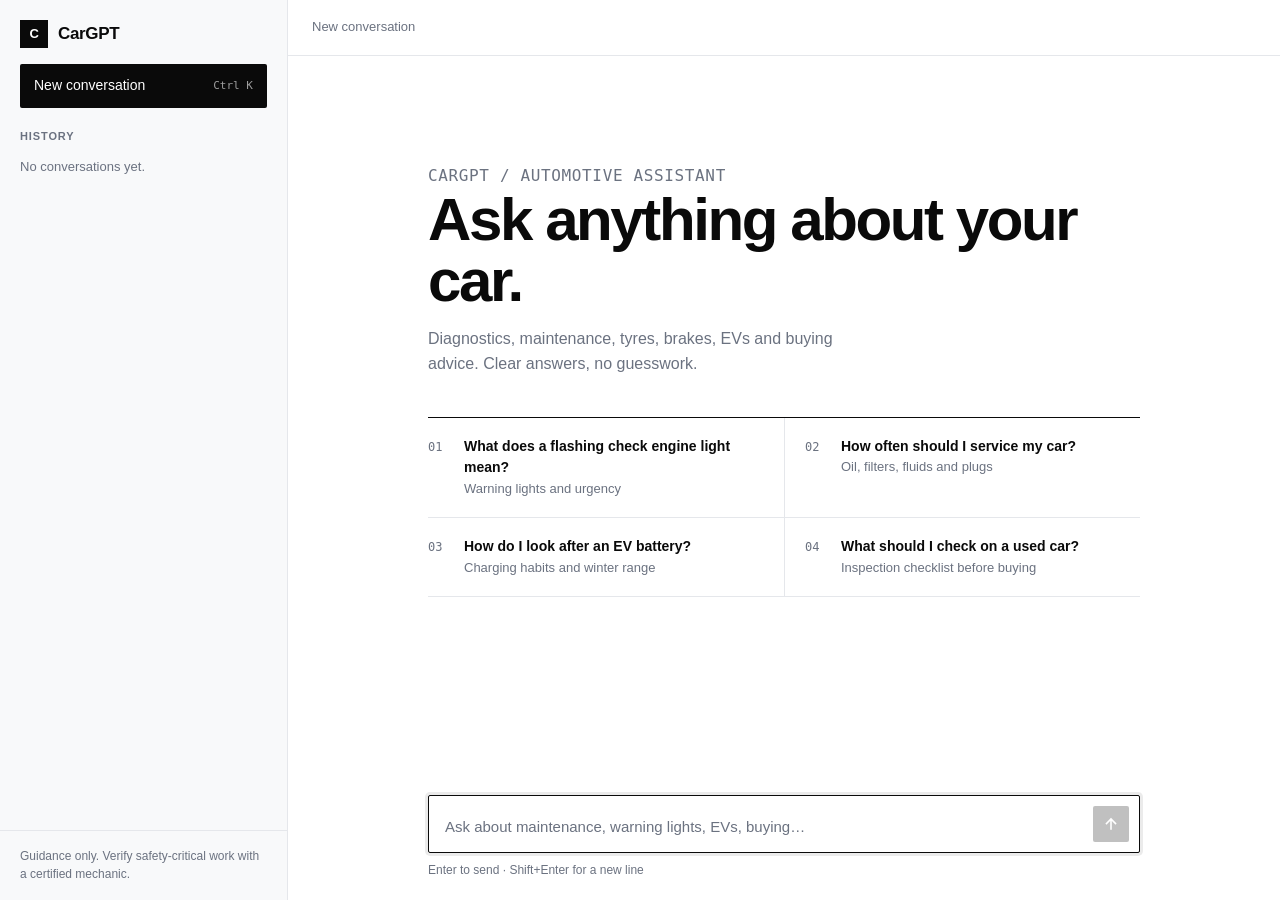
==== index.html @ 299cd7b4 "Add initial commit added index.html" ====
<!DOCTYPE html>
<html lang="en">
<head>
<meta charset="utf-8">
<meta name="viewport" content="width=device-width, initial-scale=1">
<title>CarGPT — Automotive Assistant</title>
<meta name="description" content="CarGPT is an AI assistant for maintenance, diagnostics, buying advice and EV questions.">
<style>
  /* ---------- Tokens ---------- */
  :root {
    --black: #0a0a0a;
    --white: #ffffff;
    --surface: #f8f9fa;
    --surface-2: #f3f4f6;
    --border: #e5e7eb;
    --border-strong: #0a0a0a;
    --muted: #6b7280;
    --sidebar-w: 288px;
    --content-w: 760px;
    --radius: 2px;
    --font: Inter, -apple-system, BlinkMacSystemFont, "Segoe UI", Roboto, "Helvetica Neue", Arial, sans-serif;
    --mono: ui-monospace, "SF Mono", "Cascadia Mono", Consolas, monospace;
  }

  /* ---------- Base ---------- */
  *, *::before, *::after { box-sizing: border-box; }
  html, body { height: 100%; }
  body {
    margin: 0;
    font-family: var(--font);
    font-size: 15px;
    line-height: 1.55;
    color: var(--black);
    background: var(--white);
    -webkit-font-smoothing: antialiased;
  }
  button, textarea { font: inherit; color: inherit; }
  button { cursor: pointer; background: none; border: 0; padding: 0; }
  :focus-visible { outline: 2px solid var(--black); outline-offset: 2px; }
  .sr-only {
    position: absolute; width: 1px; height: 1px; overflow: hidden;
    clip: rect(0 0 0 0); white-space: nowrap;
  }

  /* ---------- Layout ---------- */
  .app { display: grid; grid-template-columns: var(--sidebar-w) 1fr; height: 100%; }

  /* ---------- Sidebar ---------- */
  .sidebar {
    display: flex; flex-direction: column;
    background: var(--surface);
    border-right: 1px solid var(--border);
    min-height: 0;
  }
  .brand {
    display: flex; align-items: center; gap: 10px;
    padding: 20px 20px 16px;
  }
  .brand-mark {
    width: 28px; height: 28px; background: var(--black); color: var(--white);
    display: grid; place-items: center;
    font-weight: 700; font-size: 13px; letter-spacing: -0.02em;
  }
  .brand-name { font-weight: 700; font-size: 17px; letter-spacing: -0.02em; }

  .new-chat {
    margin: 0 20px 20px;
    padding: 11px 14px;
    display: flex; justify-content: space-between; align-items: center;
    background: var(--black); color: var(--white);
    font-weight: 500; font-size: 14px;
    border-radius: var(--radius);
    transition: background .15s;
  }
  .new-chat:hover { background: #262626; }
  .new-chat kbd {
    font-family: var(--mono); font-size: 11px; opacity: .6;
  }

  .section-label {
    padding: 0 20px 8px;
    font-size: 11px; font-weight: 600; letter-spacing: .08em;
    text-transform: uppercase; color: var(--muted);
  }
  .history { flex: 1; overflow-y: auto; padding: 0 12px 12px; margin: 0; list-style: none; }
  .history li { position: relative; }
  .history-item {
    display: block; width: 100%; text-align: left;
    padding: 9px 36px 9px 8px;
    font-size: 14px; color: #374151;
    white-space: nowrap; overflow: hidden; text-overflow: ellipsis;
    border-left: 2px solid transparent;
  }
  .history-item:hover { background: var(--surface-2); }
  .history-item[aria-current="true"] {
    color: var(--black); font-weight: 500;
    border-left-color: var(--black); background: var(--white);
  }
  .history-delete {
    position: absolute; right: 6px; top: 50%; transform: translateY(-50%);
    width: 24px; height: 24px; color: var(--muted); font-size: 16px; line-height: 1;
    opacity: 0;
  }
  .history li:hover .history-delete, .history-delete:focus-visible { opacity: 1; }
  .history-delete:hover { color: var(--black); }
  .history-empty { padding: 4px 8px; color: var(--muted); font-size: 13px; }

  .sidebar-foot {
    padding: 16px 20px; border-top: 1px solid var(--border);
    font-size: 12px; color: var(--muted);
  }

  /* ---------- Main ---------- */
  .main { display: flex; flex-direction: column; min-width: 0; min-height: 0; }
  .topbar {
    display: flex; align-items: center; gap: 12px;
    height: 56px; padding: 0 24px;
    border-bottom: 1px solid var(--border);
  }
  .menu-btn { display: none; width: 32px; height: 32px; border: 1px solid var(--border); }
  .topbar-title {
    font-size: 13px; font-weight: 500; color: var(--muted);
    white-space: nowrap; overflow: hidden; text-overflow: ellipsis;
  }

  .scroll { flex: 1; overflow-y: auto; min-height: 0; }
  .column { max-width: var(--content-w); margin: 0 auto; padding: 0 24px; }

  /* ---------- Empty state ---------- */
  .hero { padding: 12vh 0 32px; }
  .eyebrow {
    font-family: var(--mono); font-size: 12px; color: var(--muted);
    letter-spacing: .04em; margin: 0 0 20px;
  }
  .hero h1 {
    margin: 0 0 16px;
    font-size: clamp(36px, 6vw, 60px); line-height: 1.02;
    font-weight: 700; letter-spacing: -0.04em;
  }
  .hero p { margin: 0; max-width: 46ch; color: var(--muted); font-size: 16px; }

  .prompts {
    display: grid; grid-template-columns: 1fr 1fr;
    border-top: 1px solid var(--border-strong);
    margin-top: 40px;
  }
  .prompt {
    text-align: left; padding: 18px 16px 18px 0;
    border-bottom: 1px solid var(--border);
    display: grid; grid-template-columns: 32px 1fr; gap: 4px;
    transition: background .15s;
  }
  .prompt:nth-child(odd) { padding-right: 20px; }
  .prompt:nth-child(even) { padding-left: 20px; border-left: 1px solid var(--border); }
  .prompt:hover { background: var(--surface); }
  .prompt-num { font-family: var(--mono); font-size: 12px; color: var(--muted); padding-top: 2px; }
  .prompt-title { font-weight: 600; font-size: 14px; display: block; }
  .prompt-sub { font-size: 13px; color: var(--muted); display: block; }

  /* ---------- Messages ---------- */
  .thread { padding: 32px 0 24px; display: flex; flex-direction: column; gap: 28px; }
  .msg { display: grid; grid-template-columns: 72px 1fr; gap: 8px; }
  .msg-role {
    font-family: var(--mono); font-size: 11px; letter-spacing: .06em;
    text-transform: uppercase; color: var(--muted); padding-top: 4px;
  }
  .msg.user .msg-body { font-weight: 500; }
  .msg.assistant .msg-body { padding-top: 0; }
  .msg-body p { margin: 0 0 12px; }
  .msg-body p:last-child, .msg-body ul:last-child { margin-bottom: 0; }
  .msg-body ul { margin: 0 0 12px; padding-left: 18px; }
  .msg-body li { margin-bottom: 4px; }
  .msg-body strong { font-weight: 600; }
  .msg-body .note {
    border-left: 2px solid var(--black); background: var(--surface);
    padding: 10px 14px; font-size: 14px; color: #374151;
  }
  .typing { display: inline-flex; gap: 4px; padding-top: 8px; }
  .typing span {
    width: 5px; height: 5px; background: var(--black); border-radius: 50%;
    animation: blink 1.2s infinite both;
  }
  .typing span:nth-child(2) { animation-delay: .15s; }
  .typing span:nth-child(3) { animation-delay: .3s; }
  @keyframes blink { 0%, 80%, 100% { opacity: .2 } 40% { opacity: 1 } }
  @media (prefers-reduced-motion: reduce) { .typing span { animation: none; opacity: .6; } }

  /* ---------- Composer ---------- */
  .composer-wrap { padding: 12px 0 20px; background: var(--white); }
  .composer {
    display: flex; align-items: flex-end; gap: 8px;
    border: 1px solid var(--border-strong); border-radius: var(--radius);
    padding: 10px 10px 10px 16px; background: var(--white);
  }
  .composer:focus-within { box-shadow: 0 0 0 3px rgba(10,10,10,.08); }
  .composer textarea {
    flex: 1; border: 0; outline: 0; resize: none; background: transparent;
    max-height: 160px; min-height: 24px; line-height: 1.5; padding: 4px 0;
  }
  .composer textarea::placeholder { color: var(--muted); }
  .send {
    width: 36px; height: 36px; background: var(--black); color: var(--white);
    display: grid; place-items: center; border-radius: var(--radius);
    transition: background .15s, opacity .15s;
  }
  .send:hover:not(:disabled) { background: #262626; }
  .send:disabled { opacity: .25; cursor: not-allowed; }
  .composer-hint { margin: 8px 0 0; font-size: 12px; color: var(--muted); }

  /* ---------- Mobile ---------- */
  .scrim { display: none; }
  @media (max-width: 800px) {
    .app { grid-template-columns: 1fr; }
    .sidebar {
      position: fixed; inset: 0 auto 0 0; width: min(var(--sidebar-w), 86vw);
      z-index: 20; transform: translateX(-100%); transition: transform .2s ease;
    }
    .sidebar.open { transform: none; }
    .scrim.open { display: block; position: fixed; inset: 0; background: rgba(10,10,10,.4); z-index: 10; }
    .menu-btn { display: grid; place-items: center; }
    .topbar { padding: 0 16px; }
    .column { padding: 0 16px; }
    .prompts { grid-template-columns: 1fr; }
    .prompt:nth-child(even) { padding-left: 0; border-left: 0; }
    .prompt:nth-child(odd) { padding-right: 0; }
    .msg { grid-template-columns: 1fr; gap: 2px; }
  }
</style>
</head>
<body>
<div class="app">

  <aside class="sidebar" id="sidebar" aria-label="Conversations">
    <div class="brand">
      <div class="brand-mark" aria-hidden="true">C</div>
      <span class="brand-name">CarGPT</span>
    </div>
    <button class="new-chat" id="newChat" type="button">
      <span>New conversation</span><kbd>Ctrl K</kbd>
    </button>
    <div class="section-label">History</div>
    <ul class="history" id="history"></ul>
    <div class="sidebar-foot">Guidance only. Verify safety-critical work with a certified mechanic.</div>
  </aside>
  <div class="scrim" id="scrim"></div>

  <main class="main">
    <header class="topbar">
      <button class="menu-btn" id="menuBtn" type="button" aria-label="Open conversations" aria-controls="sidebar">
        <svg width="16" height="16" viewBox="0 0 16 16" fill="none" stroke="currentColor" stroke-width="1.5"><path d="M2 4h12M2 8h12M2 12h12"/></svg>
      </button>
      <span class="topbar-title" id="topTitle">New conversation</span>
    </header>

    <div class="scroll" id="scroll">
      <div class="column" id="stage"></div>
    </div>

    <div class="composer-wrap">
      <div class="column">
        <form class="composer" id="form" autocomplete="off">
          <label class="sr-only" for="input">Message CarGPT</label>
          <textarea id="input" rows="1" placeholder="Ask about maintenance, warning lights, EVs, buying…" maxlength="2000"></textarea>
          <button class="send" id="send" type="submit" aria-label="Send message" disabled>
            <svg width="16" height="16" viewBox="0 0 16 16" fill="none" stroke="currentColor" stroke-width="1.6" stroke-linecap="square"><path d="M8 13V3M3.5 7.5 8 3l4.5 4.5"/></svg>
          </button>
        </form>
        <p class="composer-hint">Enter to send · Shift+Enter for a new line</p>
      </div>
    </div>
  </main>
</div>

<script>
(() => {
  "use strict";


  const KNOWLEDGE = [
    {
      match: /(warning|dash|light|check engine|mil\b)/i,
      answer:
`Dashboard lights are grouped by colour, which tells you how urgent they are.

- **Red** (oil pressure, battery, brake, coolant temperature): stop safely as soon as you can and switch the engine off.
- **Amber** (check engine, ABS, tyre pressure, traction control): the car is usable, but book a diagnosis soon.
- **Green / blue**: informational only (lights on, cruise control active).

A **flashing** check engine light means active misfire and can damage the catalytic converter. Reduce load and get it checked promptly.

> Tell me the exact symbol, make, model and year and I can narrow down likely causes.`
    },
    {
      match: /(tyre|tire|pressure|psi|bar\b)/i,
      answer:
`Use the pressure printed on the driver's door jamb or in the owner's manual, not the number moulded on the tyre sidewall.

- Check when tyres are **cold** (parked for 3+ hours or driven under 2 km).
- Check monthly and before long trips; add a few PSI of margin only if the manual specifies a loaded figure.
- Inspect tread depth: 1.6 mm is the legal minimum in many regions, but performance in rain drops well before that. Replace around 3 mm.
- Rotate every 8,000–10,000 km unless your manual says otherwise.

> A sudden drop of more than 4–5 PSI in a week usually points to a slow puncture or a leaking valve.`
    },
    {
      match: /(oil|service|maintenance|interval|schedule)/i,
      answer:
`Maintenance intervals depend on engine type and driving pattern, so the manual is the authority. As a general guide:

- **Engine oil and filter**: 10,000–15,000 km or 12 months for most modern engines on synthetic oil; shorter for heavy city, towing or dusty use.
- **Air filter**: 15,000–30,000 km.
- **Brake fluid**: every 2 years, regardless of mileage.
- **Coolant**: 4–5 years or per manual.
- **Spark plugs**: 40,000–100,000 km depending on plug type.

> Tell me the make, model, year and mileage and I can build a service checklist.`
    },
    {
      match: /(ev\b|electric|charging|charger|battery|range|kwh)/i,
      answer:
`For daily EV use, battery habits matter more than any single setting.

- Keep the state of charge between roughly **20% and 80%** for daily driving; charge to 100% only before long trips.
- Prefer AC charging at home. Frequent DC fast charging is fine, but it generates more heat over time.
- Precondition the battery in cold weather. Winter range loss of 20–30% is normal.
- Avoid leaving the car for long periods at very high or very low charge.

> Range estimates depend heavily on speed. At 120 km/h expect noticeably less than the rated figure.`
    },
    {
      match: /(buy|buying|used|purchase|inspection|worth)/i,
      answer:
`A short checklist for a used car:

- **History**: service records, number of owners, accident and mileage verification (VIN check).
- **Cold start**: listen for rattles, look for smoke from the exhaust, and check that the engine idles smoothly.
- **Body**: uneven panel gaps, paint mismatch and overspray suggest past repairs.
- **Drive**: check for pulling under braking, clunks over bumps and gearbox hesitation.
- **Inspection**: pay for an independent inspection; it costs little compared with a major repair.

> Share the model and asking price and I can list common faults for that generation.`
    },
    {
      match: /(fuel|mpg|economy|consumption|efficien|mileage per)/i,
      answer:
`Fuel economy is mostly driving behaviour and maintenance.

- Smooth acceleration and early lifting off the throttle make the biggest difference.
- Highway speed matters: drag grows with the square of speed, so 100 km/h is much cheaper than 130 km/h.
- Correct tyre pressure and removing roof boxes or racks when unused each recover a few percent.
- Short trips with a cold engine are the least efficient pattern.`
    },
    {
      match: /(brake|squeal|grind|pad|rotor|disc)/i,
      answer:
`Brake noise tells you roughly where to look.

- **High-pitched squeal** at low speed: often a wear indicator or glazed pads.
- **Grinding**: pads are likely worn through to the backing plate. Stop driving it and have it inspected, as rotors will be damaged quickly.
- **Pulsing pedal**: warped or unevenly worn rotors.
- **Soft pedal**: air or moisture in the fluid, or a leak. Treat as urgent.

> Brakes are safety-critical. Have any of these confirmed by a qualified technician.`
    }
  ];

  const FALLBACK =
`I can help with maintenance, diagnostics, tyres, brakes, EV charging, fuel economy and buying advice.

To give a useful answer, include the **make, model, year** and a short description of what you are seeing or hearing.

> Try: "My 2018 Corolla shakes at 100 km/h. What should I check first?"`;

  const CarGPTClient = {
    reply(history) {
      const last = history[history.length - 1].content;
      const hit = KNOWLEDGE.find(k => k.match.test(last));
      const text = hit ? hit.answer : FALLBACK;
      const delay = 500 + Math.random() * 400;
      return new Promise(resolve => setTimeout(() => resolve(text), delay));
    }
  };

  const STORE_KEY = "cargpt.v1";
  const state = { chats: [], activeId: null, busy: false };

  const uid = () => Math.random().toString(36).slice(2, 10);

  function load() {
    try {
      const raw = JSON.parse(localStorage.getItem(STORE_KEY) || "null");
      if (raw && Array.isArray(raw.chats)) {
        state.chats = raw.chats;
        state.activeId = raw.activeId;
      }
    } catch (_) { /* storage unavailable: run in memory */ }
  }
  function save() {
    try {
      localStorage.setItem(STORE_KEY, JSON.stringify({ chats: state.chats, activeId: state.activeId }));
    } catch (_) {}
  }
  const activeChat = () => state.chats.find(c => c.id === state.activeId) || null;


  const $ = id => document.getElementById(id);
  const els = {
    sidebar: $("sidebar"), scrim: $("scrim"), menuBtn: $("menuBtn"),
    history: $("history"), newChat: $("newChat"), topTitle: $("topTitle"),
    scroll: $("scroll"), stage: $("stage"),
    form: $("form"), input: $("input"), send: $("send")
  };

  function el(tag, props = {}, children = []) {
    const node = document.createElement(tag);
    Object.entries(props).forEach(([k, v]) => {
      if (k === "class") node.className = v;
      else if (k === "text") node.textContent = v;
      else node.setAttribute(k, v);
    });
    children.forEach(c => node.append(c));
    return node;
  }

  // Inline **bold** without using innerHTML.
  function inline(text, parent) {
    text.split(/(\*\*[^*]+\*\*)/g).forEach(part => {
      if (!part) return;
      if (part.startsWith("**") && part.endsWith("**")) {
        parent.append(el("strong", { text: part.slice(2, -2) }));
      } else {
        parent.append(document.createTextNode(part));
      }
    });
    return parent;
  }

  // Mini-format -> DOM.
  function renderRich(text) {
    const frag = document.createDocumentFragment();
    text.trim().split(/\n{2,}/).forEach(block => {
      const lines = block.split("\n");
      if (lines.every(l => l.startsWith("- "))) {
        const ul = el("ul");
        lines.forEach(l => ul.append(inline(l.slice(2), el("li"))));
        frag.append(ul);
      } else if (lines.every(l => l.startsWith("> "))) {
        frag.append(inline(lines.map(l => l.slice(2)).join(" "), el("p", { class: "note" })));
      } else {
        // Allow a lead-in paragraph directly followed by list lines.
        const split = lines.findIndex(l => l.startsWith("- "));
        if (split > 0) {
          frag.append(inline(lines.slice(0, split).join(" "), el("p")));
          const ul = el("ul");
          lines.slice(split).forEach(l => ul.append(inline(l.replace(/^- /, ""), el("li"))));
          frag.append(ul);
        } else {
          frag.append(inline(lines.join(" "), el("p")));
        }
      }
    });
    return frag;
  }


  const PROMPTS = [
    ["What does a flashing check engine light mean?", "Warning lights and urgency"],
    ["How often should I service my car?", "Oil, filters, fluids and plugs"],
    ["How do I look after an EV battery?", "Charging habits and winter range"],
    ["What should I check on a used car?", "Inspection checklist before buying"]
  ];

  function renderHero() {
    const hero = el("section", { class: "hero" }, [
      el("p", { class: "eyebrow", text: "CARGPT / AUTOMOTIVE ASSISTANT" }),
      el("h1", { text: "Ask anything about your car." }),
      el("p", { text: "Diagnostics, maintenance, tyres, brakes, EVs and buying advice. Clear answers, no guesswork." })
    ]);
    const grid = el("div", { class: "prompts" });
    PROMPTS.forEach(([title, sub], i) => {
      const b = el("button", { class: "prompt", type: "button" }, [
        el("span", { class: "prompt-num", text: String(i + 1).padStart(2, "0") }),
        el("span", {}, [el("span", { class: "prompt-title", text: title }), el("span", { class: "prompt-sub", text: sub })])
      ]);
      b.addEventListener("click", () => submit(title));
      grid.append(b);
    });
    hero.append(grid);
    return hero;
  }

  function messageNode(m) {
    const body = el("div", { class: "msg-body" });
    if (m.role === "user") body.textContent = m.content;
    else body.append(renderRich(m.content));
    return el("article", { class: "msg " + m.role }, [
      el("div", { class: "msg-role", text: m.role === "user" ? "You" : "CarGPT" }),
      body
    ]);
  }

  function typingNode() {
    const dots = el("div", { class: "typing", role: "status", "aria-label": "CarGPT is typing" },
      [el("span"), el("span"), el("span")]);
    return el("article", { class: "msg assistant", id: "typing" }, [
      el("div", { class: "msg-role", text: "CarGPT" }),
      el("div", { class: "msg-body" }, [dots])
    ]);
  }

  function renderStage() {
    const chat = activeChat();
    els.stage.replaceChildren();
    if (!chat || chat.messages.length === 0) {
      els.stage.append(renderHero());
    } else {
      const thread = el("div", { class: "thread", "aria-live": "polite" });
      chat.messages.forEach(m => thread.append(messageNode(m)));
      if (state.busy) thread.append(typingNode());
      els.stage.append(thread);
    }
    els.topTitle.textContent = chat && chat.title ? chat.title : "New conversation";
    els.scroll.scrollTop = els.scroll.scrollHeight;
  }

  function renderHistory() {
    els.history.replaceChildren();
    const chats = state.chats.filter(c => c.messages.length);
    if (!chats.length) {
      els.history.append(el("li", { class: "history-empty", text: "No conversations yet." }));
      return;
    }
    [...chats].reverse().forEach(c => {
      const open = el("button", { class: "history-item", type: "button", text: c.title });
      if (c.id === state.activeId) open.setAttribute("aria-current", "true");
      open.addEventListener("click", () => { state.activeId = c.id; save(); render(); closeMenu(); });
      const del = el("button", { class: "history-delete", type: "button", "aria-label": "Delete conversation", text: "×" });
      del.addEventListener("click", () => removeChat(c.id));
      els.history.append(el("li", {}, [open, del]));
    });
  }

  function render() { renderHistory(); renderStage(); }


  function newChat() {
    // Reuse an existing empty chat instead of piling them up.
    let chat = state.chats.find(c => c.messages.length === 0);
    if (!chat) {
      chat = { id: uid(), title: "", messages: [] };
      state.chats.push(chat);
    }
    state.activeId = chat.id;
    save(); render(); closeMenu();
    els.input.focus();
  }

  function removeChat(id) {
    state.chats = state.chats.filter(c => c.id !== id);
    if (state.activeId === id) state.activeId = null;
    save(); render();
  }

  async function submit(text) {
    text = text.trim();
    if (!text || state.busy) return;
    let chat = activeChat();
    if (!chat) {
      chat = { id: uid(), title: "", messages: [] };
      state.chats.push(chat);
      state.activeId = chat.id;
    }
    if (!chat.title) chat.title = text.length > 48 ? text.slice(0, 47) + "…" : text;
    chat.messages.push({ role: "user", content: text });
    state.busy = true;
    save(); render(); updateSend();

    let answer;
    try {
      answer = await CarGPTClient.reply(chat.messages);
    } catch (_) {
      answer = "Something went wrong reaching the assistant. Please try again.";
    }
    chat.messages.push({ role: "assistant", content: answer });
    state.busy = false;
    save(); render(); updateSend();
    els.input.focus();
  }


  function updateSend() {
    els.send.disabled = state.busy || !els.input.value.trim();
  }
  function autosize() {
    els.input.style.height = "auto";
    els.input.style.height = Math.min(els.input.scrollHeight, 160) + "px";
  }

  els.input.addEventListener("input", () => { autosize(); updateSend(); });
  els.input.addEventListener("keydown", e => {
    if (e.key === "Enter" && !e.shiftKey && !e.isComposing) {
      e.preventDefault();
      els.form.requestSubmit();
    }
  });
  els.form.addEventListener("submit", e => {
    e.preventDefault();
    const v = els.input.value;
    els.input.value = "";
    autosize(); updateSend();
    submit(v);
  });

  els.newChat.addEventListener("click", newChat);
  document.addEventListener("keydown", e => {
    if ((e.ctrlKey || e.metaKey) && e.key.toLowerCase() === "k") { e.preventDefault(); newChat(); }
    if (e.key === "Escape") closeMenu();
  });

  function openMenu() { els.sidebar.classList.add("open"); els.scrim.classList.add("open"); }
  function closeMenu() { els.sidebar.classList.remove("open"); els.scrim.classList.remove("open"); }
  els.menuBtn.addEventListener("click", openMenu);
  els.scrim.addEventListener("click", closeMenu);

  load();
  if (!activeChat()) state.activeId = null;
  render();
  updateSend();
  els.input.focus();
})();
</script>
</body>
</html>
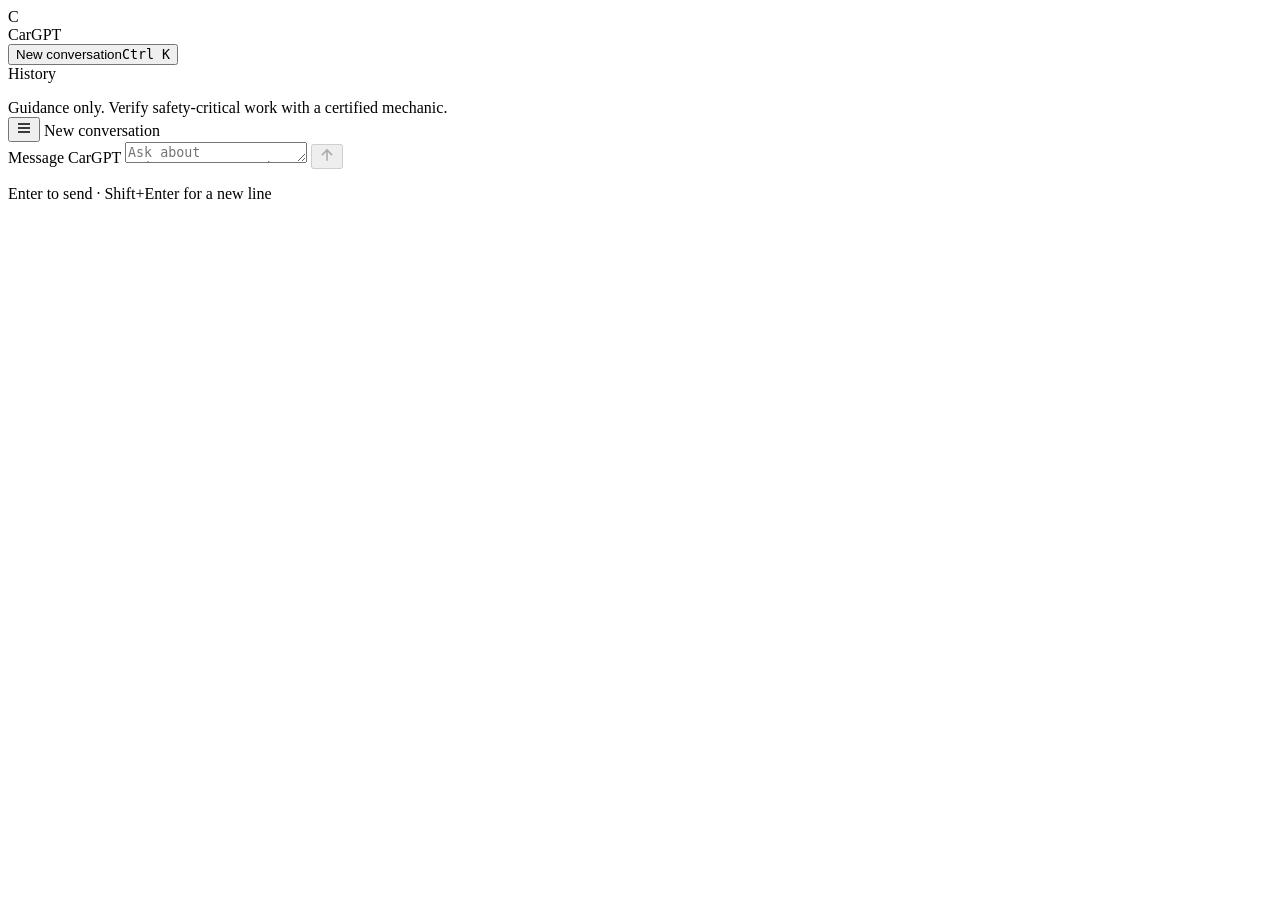
==== commit 98b49f99: "updated html file" ====
--- a/index.html
+++ b/index.html
@@ -5,227 +5,6 @@
 <meta name="viewport" content="width=device-width, initial-scale=1">
 <title>CarGPT — Automotive Assistant</title>
 <meta name="description" content="CarGPT is an AI assistant for maintenance, diagnostics, buying advice and EV questions.">
-<style>
-  /* ---------- Tokens ---------- */
-  :root {
-    --black: #0a0a0a;
-    --white: #ffffff;
-    --surface: #f8f9fa;
-    --surface-2: #f3f4f6;
-    --border: #e5e7eb;
-    --border-strong: #0a0a0a;
-    --muted: #6b7280;
-    --sidebar-w: 288px;
-    --content-w: 760px;
-    --radius: 2px;
-    --font: Inter, -apple-system, BlinkMacSystemFont, "Segoe UI", Roboto, "Helvetica Neue", Arial, sans-serif;
-    --mono: ui-monospace, "SF Mono", "Cascadia Mono", Consolas, monospace;
-  }
-
-  /* ---------- Base ---------- */
-  *, *::before, *::after { box-sizing: border-box; }
-  html, body { height: 100%; }
-  body {
-    margin: 0;
-    font-family: var(--font);
-    font-size: 15px;
-    line-height: 1.55;
-    color: var(--black);
-    background: var(--white);
-    -webkit-font-smoothing: antialiased;
-  }
-  button, textarea { font: inherit; color: inherit; }
-  button { cursor: pointer; background: none; border: 0; padding: 0; }
-  :focus-visible { outline: 2px solid var(--black); outline-offset: 2px; }
-  .sr-only {
-    position: absolute; width: 1px; height: 1px; overflow: hidden;
-    clip: rect(0 0 0 0); white-space: nowrap;
-  }
-
-  /* ---------- Layout ---------- */
-  .app { display: grid; grid-template-columns: var(--sidebar-w) 1fr; height: 100%; }
-
-  /* ---------- Sidebar ---------- */
-  .sidebar {
-    display: flex; flex-direction: column;
-    background: var(--surface);
-    border-right: 1px solid var(--border);
-    min-height: 0;
-  }
-  .brand {
-    display: flex; align-items: center; gap: 10px;
-    padding: 20px 20px 16px;
-  }
-  .brand-mark {
-    width: 28px; height: 28px; background: var(--black); color: var(--white);
-    display: grid; place-items: center;
-    font-weight: 700; font-size: 13px; letter-spacing: -0.02em;
-  }
-  .brand-name { font-weight: 700; font-size: 17px; letter-spacing: -0.02em; }
-
-  .new-chat {
-    margin: 0 20px 20px;
-    padding: 11px 14px;
-    display: flex; justify-content: space-between; align-items: center;
-    background: var(--black); color: var(--white);
-    font-weight: 500; font-size: 14px;
-    border-radius: var(--radius);
-    transition: background .15s;
-  }
-  .new-chat:hover { background: #262626; }
-  .new-chat kbd {
-    font-family: var(--mono); font-size: 11px; opacity: .6;
-  }
-
-  .section-label {
-    padding: 0 20px 8px;
-    font-size: 11px; font-weight: 600; letter-spacing: .08em;
-    text-transform: uppercase; color: var(--muted);
-  }
-  .history { flex: 1; overflow-y: auto; padding: 0 12px 12px; margin: 0; list-style: none; }
-  .history li { position: relative; }
-  .history-item {
-    display: block; width: 100%; text-align: left;
-    padding: 9px 36px 9px 8px;
-    font-size: 14px; color: #374151;
-    white-space: nowrap; overflow: hidden; text-overflow: ellipsis;
-    border-left: 2px solid transparent;
-  }
-  .history-item:hover { background: var(--surface-2); }
-  .history-item[aria-current="true"] {
-    color: var(--black); font-weight: 500;
-    border-left-color: var(--black); background: var(--white);
-  }
-  .history-delete {
-    position: absolute; right: 6px; top: 50%; transform: translateY(-50%);
-    width: 24px; height: 24px; color: var(--muted); font-size: 16px; line-height: 1;
-    opacity: 0;
-  }
-  .history li:hover .history-delete, .history-delete:focus-visible { opacity: 1; }
-  .history-delete:hover { color: var(--black); }
-  .history-empty { padding: 4px 8px; color: var(--muted); font-size: 13px; }
-
-  .sidebar-foot {
-    padding: 16px 20px; border-top: 1px solid var(--border);
-    font-size: 12px; color: var(--muted);
-  }
-
-  /* ---------- Main ---------- */
-  .main { display: flex; flex-direction: column; min-width: 0; min-height: 0; }
-  .topbar {
-    display: flex; align-items: center; gap: 12px;
-    height: 56px; padding: 0 24px;
-    border-bottom: 1px solid var(--border);
-  }
-  .menu-btn { display: none; width: 32px; height: 32px; border: 1px solid var(--border); }
-  .topbar-title {
-    font-size: 13px; font-weight: 500; color: var(--muted);
-    white-space: nowrap; overflow: hidden; text-overflow: ellipsis;
-  }
-
-  .scroll { flex: 1; overflow-y: auto; min-height: 0; }
-  .column { max-width: var(--content-w); margin: 0 auto; padding: 0 24px; }
-
-  /* ---------- Empty state ---------- */
-  .hero { padding: 12vh 0 32px; }
-  .eyebrow {
-    font-family: var(--mono); font-size: 12px; color: var(--muted);
-    letter-spacing: .04em; margin: 0 0 20px;
-  }
-  .hero h1 {
-    margin: 0 0 16px;
-    font-size: clamp(36px, 6vw, 60px); line-height: 1.02;
-    font-weight: 700; letter-spacing: -0.04em;
-  }
-  .hero p { margin: 0; max-width: 46ch; color: var(--muted); font-size: 16px; }
-
-  .prompts {
-    display: grid; grid-template-columns: 1fr 1fr;
-    border-top: 1px solid var(--border-strong);
-    margin-top: 40px;
-  }
-  .prompt {
-    text-align: left; padding: 18px 16px 18px 0;
-    border-bottom: 1px solid var(--border);
-    display: grid; grid-template-columns: 32px 1fr; gap: 4px;
-    transition: background .15s;
-  }
-  .prompt:nth-child(odd) { padding-right: 20px; }
-  .prompt:nth-child(even) { padding-left: 20px; border-left: 1px solid var(--border); }
-  .prompt:hover { background: var(--surface); }
-  .prompt-num { font-family: var(--mono); font-size: 12px; color: var(--muted); padding-top: 2px; }
-  .prompt-title { font-weight: 600; font-size: 14px; display: block; }
-  .prompt-sub { font-size: 13px; color: var(--muted); display: block; }
-
-  /* ---------- Messages ---------- */
-  .thread { padding: 32px 0 24px; display: flex; flex-direction: column; gap: 28px; }
-  .msg { display: grid; grid-template-columns: 72px 1fr; gap: 8px; }
-  .msg-role {
-    font-family: var(--mono); font-size: 11px; letter-spacing: .06em;
-    text-transform: uppercase; color: var(--muted); padding-top: 4px;
-  }
-  .msg.user .msg-body { font-weight: 500; }
-  .msg.assistant .msg-body { padding-top: 0; }
-  .msg-body p { margin: 0 0 12px; }
-  .msg-body p:last-child, .msg-body ul:last-child { margin-bottom: 0; }
-  .msg-body ul { margin: 0 0 12px; padding-left: 18px; }
-  .msg-body li { margin-bottom: 4px; }
-  .msg-body strong { font-weight: 600; }
-  .msg-body .note {
-    border-left: 2px solid var(--black); background: var(--surface);
-    padding: 10px 14px; font-size: 14px; color: #374151;
-  }
-  .typing { display: inline-flex; gap: 4px; padding-top: 8px; }
-  .typing span {
-    width: 5px; height: 5px; background: var(--black); border-radius: 50%;
-    animation: blink 1.2s infinite both;
-  }
-  .typing span:nth-child(2) { animation-delay: .15s; }
-  .typing span:nth-child(3) { animation-delay: .3s; }
-  @keyframes blink { 0%, 80%, 100% { opacity: .2 } 40% { opacity: 1 } }
-  @media (prefers-reduced-motion: reduce) { .typing span { animation: none; opacity: .6; } }
-
-  /* ---------- Composer ---------- */
-  .composer-wrap { padding: 12px 0 20px; background: var(--white); }
-  .composer {
-    display: flex; align-items: flex-end; gap: 8px;
-    border: 1px solid var(--border-strong); border-radius: var(--radius);
-    padding: 10px 10px 10px 16px; background: var(--white);
-  }
-  .composer:focus-within { box-shadow: 0 0 0 3px rgba(10,10,10,.08); }
-  .composer textarea {
-    flex: 1; border: 0; outline: 0; resize: none; background: transparent;
-    max-height: 160px; min-height: 24px; line-height: 1.5; padding: 4px 0;
-  }
-  .composer textarea::placeholder { color: var(--muted); }
-  .send {
-    width: 36px; height: 36px; background: var(--black); color: var(--white);
-    display: grid; place-items: center; border-radius: var(--radius);
-    transition: background .15s, opacity .15s;
-  }
-  .send:hover:not(:disabled) { background: #262626; }
-  .send:disabled { opacity: .25; cursor: not-allowed; }
-  .composer-hint { margin: 8px 0 0; font-size: 12px; color: var(--muted); }
-
-  /* ---------- Mobile ---------- */
-  .scrim { display: none; }
-  @media (max-width: 800px) {
-    .app { grid-template-columns: 1fr; }
-    .sidebar {
-      position: fixed; inset: 0 auto 0 0; width: min(var(--sidebar-w), 86vw);
-      z-index: 20; transform: translateX(-100%); transition: transform .2s ease;
-    }
-    .sidebar.open { transform: none; }
-    .scrim.open { display: block; position: fixed; inset: 0; background: rgba(10,10,10,.4); z-index: 10; }
-    .menu-btn { display: grid; place-items: center; }
-    .topbar { padding: 0 16px; }
-    .column { padding: 0 16px; }
-    .prompts { grid-template-columns: 1fr; }
-    .prompt:nth-child(even) { padding-left: 0; border-left: 0; }
-    .prompt:nth-child(odd) { padding-right: 0; }
-    .msg { grid-template-columns: 1fr; gap: 2px; }
-  }
-</style>
 </head>
 <body>
 <div class="app">
@@ -270,364 +49,5 @@
     </div>
   </main>
 </div>
-
-<script>
-(() => {
-  "use strict";
-
-
-  const KNOWLEDGE = [
-    {
-      match: /(warning|dash|light|check engine|mil\b)/i,
-      answer:
-`Dashboard lights are grouped by colour, which tells you how urgent they are.
-
-- **Red** (oil pressure, battery, brake, coolant temperature): stop safely as soon as you can and switch the engine off.
-- **Amber** (check engine, ABS, tyre pressure, traction control): the car is usable, but book a diagnosis soon.
-- **Green / blue**: informational only (lights on, cruise control active).
-
-A **flashing** check engine light means active misfire and can damage the catalytic converter. Reduce load and get it checked promptly.
-
-> Tell me the exact symbol, make, model and year and I can narrow down likely causes.`
-    },
-    {
-      match: /(tyre|tire|pressure|psi|bar\b)/i,
-      answer:
-`Use the pressure printed on the driver's door jamb or in the owner's manual, not the number moulded on the tyre sidewall.
-
-- Check when tyres are **cold** (parked for 3+ hours or driven under 2 km).
-- Check monthly and before long trips; add a few PSI of margin only if the manual specifies a loaded figure.
-- Inspect tread depth: 1.6 mm is the legal minimum in many regions, but performance in rain drops well before that. Replace around 3 mm.
-- Rotate every 8,000–10,000 km unless your manual says otherwise.
-
-> A sudden drop of more than 4–5 PSI in a week usually points to a slow puncture or a leaking valve.`
-    },
-    {
-      match: /(oil|service|maintenance|interval|schedule)/i,
-      answer:
-`Maintenance intervals depend on engine type and driving pattern, so the manual is the authority. As a general guide:
-
-- **Engine oil and filter**: 10,000–15,000 km or 12 months for most modern engines on synthetic oil; shorter for heavy city, towing or dusty use.
-- **Air filter**: 15,000–30,000 km.
-- **Brake fluid**: every 2 years, regardless of mileage.
-- **Coolant**: 4–5 years or per manual.
-- **Spark plugs**: 40,000–100,000 km depending on plug type.
-
-> Tell me the make, model, year and mileage and I can build a service checklist.`
-    },
-    {
-      match: /(ev\b|electric|charging|charger|battery|range|kwh)/i,
-      answer:
-`For daily EV use, battery habits matter more than any single setting.
-
-- Keep the state of charge between roughly **20% and 80%** for daily driving; charge to 100% only before long trips.
-- Prefer AC charging at home. Frequent DC fast charging is fine, but it generates more heat over time.
-- Precondition the battery in cold weather. Winter range loss of 20–30% is normal.
-- Avoid leaving the car for long periods at very high or very low charge.
-
-> Range estimates depend heavily on speed. At 120 km/h expect noticeably less than the rated figure.`
-    },
-    {
-      match: /(buy|buying|used|purchase|inspection|worth)/i,
-      answer:
-`A short checklist for a used car:
-
-- **History**: service records, number of owners, accident and mileage verification (VIN check).
-- **Cold start**: listen for rattles, look for smoke from the exhaust, and check that the engine idles smoothly.
-- **Body**: uneven panel gaps, paint mismatch and overspray suggest past repairs.
-- **Drive**: check for pulling under braking, clunks over bumps and gearbox hesitation.
-- **Inspection**: pay for an independent inspection; it costs little compared with a major repair.
-
-> Share the model and asking price and I can list common faults for that generation.`
-    },
-    {
-      match: /(fuel|mpg|economy|consumption|efficien|mileage per)/i,
-      answer:
-`Fuel economy is mostly driving behaviour and maintenance.
-
-- Smooth acceleration and early lifting off the throttle make the biggest difference.
-- Highway speed matters: drag grows with the square of speed, so 100 km/h is much cheaper than 130 km/h.
-- Correct tyre pressure and removing roof boxes or racks when unused each recover a few percent.
-- Short trips with a cold engine are the least efficient pattern.`
-    },
-    {
-      match: /(brake|squeal|grind|pad|rotor|disc)/i,
-      answer:
-`Brake noise tells you roughly where to look.
-
-- **High-pitched squeal** at low speed: often a wear indicator or glazed pads.
-- **Grinding**: pads are likely worn through to the backing plate. Stop driving it and have it inspected, as rotors will be damaged quickly.
-- **Pulsing pedal**: warped or unevenly worn rotors.
-- **Soft pedal**: air or moisture in the fluid, or a leak. Treat as urgent.
-
-> Brakes are safety-critical. Have any of these confirmed by a qualified technician.`
-    }
-  ];
-
-  const FALLBACK =
-`I can help with maintenance, diagnostics, tyres, brakes, EV charging, fuel economy and buying advice.
-
-To give a useful answer, include the **make, model, year** and a short description of what you are seeing or hearing.
-
-> Try: "My 2018 Corolla shakes at 100 km/h. What should I check first?"`;
-
-  const CarGPTClient = {
-    reply(history) {
-      const last = history[history.length - 1].content;
-      const hit = KNOWLEDGE.find(k => k.match.test(last));
-      const text = hit ? hit.answer : FALLBACK;
-      const delay = 500 + Math.random() * 400;
-      return new Promise(resolve => setTimeout(() => resolve(text), delay));
-    }
-  };
-
-  const STORE_KEY = "cargpt.v1";
-  const state = { chats: [], activeId: null, busy: false };
-
-  const uid = () => Math.random().toString(36).slice(2, 10);
-
-  function load() {
-    try {
-      const raw = JSON.parse(localStorage.getItem(STORE_KEY) || "null");
-      if (raw && Array.isArray(raw.chats)) {
-        state.chats = raw.chats;
-        state.activeId = raw.activeId;
-      }
-    } catch (_) { /* storage unavailable: run in memory */ }
-  }
-  function save() {
-    try {
-      localStorage.setItem(STORE_KEY, JSON.stringify({ chats: state.chats, activeId: state.activeId }));
-    } catch (_) {}
-  }
-  const activeChat = () => state.chats.find(c => c.id === state.activeId) || null;
-
-
-  const $ = id => document.getElementById(id);
-  const els = {
-    sidebar: $("sidebar"), scrim: $("scrim"), menuBtn: $("menuBtn"),
-    history: $("history"), newChat: $("newChat"), topTitle: $("topTitle"),
-    scroll: $("scroll"), stage: $("stage"),
-    form: $("form"), input: $("input"), send: $("send")
-  };
-
-  function el(tag, props = {}, children = []) {
-    const node = document.createElement(tag);
-    Object.entries(props).forEach(([k, v]) => {
-      if (k === "class") node.className = v;
-      else if (k === "text") node.textContent = v;
-      else node.setAttribute(k, v);
-    });
-    children.forEach(c => node.append(c));
-    return node;
-  }
-
-  // Inline **bold** without using innerHTML.
-  function inline(text, parent) {
-    text.split(/(\*\*[^*]+\*\*)/g).forEach(part => {
-      if (!part) return;
-      if (part.startsWith("**") && part.endsWith("**")) {
-        parent.append(el("strong", { text: part.slice(2, -2) }));
-      } else {
-        parent.append(document.createTextNode(part));
-      }
-    });
-    return parent;
-  }
-
-  // Mini-format -> DOM.
-  function renderRich(text) {
-    const frag = document.createDocumentFragment();
-    text.trim().split(/\n{2,}/).forEach(block => {
-      const lines = block.split("\n");
-      if (lines.every(l => l.startsWith("- "))) {
-        const ul = el("ul");
-        lines.forEach(l => ul.append(inline(l.slice(2), el("li"))));
-        frag.append(ul);
-      } else if (lines.every(l => l.startsWith("> "))) {
-        frag.append(inline(lines.map(l => l.slice(2)).join(" "), el("p", { class: "note" })));
-      } else {
-        // Allow a lead-in paragraph directly followed by list lines.
-        const split = lines.findIndex(l => l.startsWith("- "));
-        if (split > 0) {
-          frag.append(inline(lines.slice(0, split).join(" "), el("p")));
-          const ul = el("ul");
-          lines.slice(split).forEach(l => ul.append(inline(l.replace(/^- /, ""), el("li"))));
-          frag.append(ul);
-        } else {
-          frag.append(inline(lines.join(" "), el("p")));
-        }
-      }
-    });
-    return frag;
-  }
-
-
-  const PROMPTS = [
-    ["What does a flashing check engine light mean?", "Warning lights and urgency"],
-    ["How often should I service my car?", "Oil, filters, fluids and plugs"],
-    ["How do I look after an EV battery?", "Charging habits and winter range"],
-    ["What should I check on a used car?", "Inspection checklist before buying"]
-  ];
-
-  function renderHero() {
-    const hero = el("section", { class: "hero" }, [
-      el("p", { class: "eyebrow", text: "CARGPT / AUTOMOTIVE ASSISTANT" }),
-      el("h1", { text: "Ask anything about your car." }),
-      el("p", { text: "Diagnostics, maintenance, tyres, brakes, EVs and buying advice. Clear answers, no guesswork." })
-    ]);
-    const grid = el("div", { class: "prompts" });
-    PROMPTS.forEach(([title, sub], i) => {
-      const b = el("button", { class: "prompt", type: "button" }, [
-        el("span", { class: "prompt-num", text: String(i + 1).padStart(2, "0") }),
-        el("span", {}, [el("span", { class: "prompt-title", text: title }), el("span", { class: "prompt-sub", text: sub })])
-      ]);
-      b.addEventListener("click", () => submit(title));
-      grid.append(b);
-    });
-    hero.append(grid);
-    return hero;
-  }
-
-  function messageNode(m) {
-    const body = el("div", { class: "msg-body" });
-    if (m.role === "user") body.textContent = m.content;
-    else body.append(renderRich(m.content));
-    return el("article", { class: "msg " + m.role }, [
-      el("div", { class: "msg-role", text: m.role === "user" ? "You" : "CarGPT" }),
-      body
-    ]);
-  }
-
-  function typingNode() {
-    const dots = el("div", { class: "typing", role: "status", "aria-label": "CarGPT is typing" },
-      [el("span"), el("span"), el("span")]);
-    return el("article", { class: "msg assistant", id: "typing" }, [
-      el("div", { class: "msg-role", text: "CarGPT" }),
-      el("div", { class: "msg-body" }, [dots])
-    ]);
-  }
-
-  function renderStage() {
-    const chat = activeChat();
-    els.stage.replaceChildren();
-    if (!chat || chat.messages.length === 0) {
-      els.stage.append(renderHero());
-    } else {
-      const thread = el("div", { class: "thread", "aria-live": "polite" });
-      chat.messages.forEach(m => thread.append(messageNode(m)));
-      if (state.busy) thread.append(typingNode());
-      els.stage.append(thread);
-    }
-    els.topTitle.textContent = chat && chat.title ? chat.title : "New conversation";
-    els.scroll.scrollTop = els.scroll.scrollHeight;
-  }
-
-  function renderHistory() {
-    els.history.replaceChildren();
-    const chats = state.chats.filter(c => c.messages.length);
-    if (!chats.length) {
-      els.history.append(el("li", { class: "history-empty", text: "No conversations yet." }));
-      return;
-    }
-    [...chats].reverse().forEach(c => {
-      const open = el("button", { class: "history-item", type: "button", text: c.title });
-      if (c.id === state.activeId) open.setAttribute("aria-current", "true");
-      open.addEventListener("click", () => { state.activeId = c.id; save(); render(); closeMenu(); });
-      const del = el("button", { class: "history-delete", type: "button", "aria-label": "Delete conversation", text: "×" });
-      del.addEventListener("click", () => removeChat(c.id));
-      els.history.append(el("li", {}, [open, del]));
-    });
-  }
-
-  function render() { renderHistory(); renderStage(); }
-
-
-  function newChat() {
-    // Reuse an existing empty chat instead of piling them up.
-    let chat = state.chats.find(c => c.messages.length === 0);
-    if (!chat) {
-      chat = { id: uid(), title: "", messages: [] };
-      state.chats.push(chat);
-    }
-    state.activeId = chat.id;
-    save(); render(); closeMenu();
-    els.input.focus();
-  }
-
-  function removeChat(id) {
-    state.chats = state.chats.filter(c => c.id !== id);
-    if (state.activeId === id) state.activeId = null;
-    save(); render();
-  }
-
-  async function submit(text) {
-    text = text.trim();
-    if (!text || state.busy) return;
-    let chat = activeChat();
-    if (!chat) {
-      chat = { id: uid(), title: "", messages: [] };
-      state.chats.push(chat);
-      state.activeId = chat.id;
-    }
-    if (!chat.title) chat.title = text.length > 48 ? text.slice(0, 47) + "…" : text;
-    chat.messages.push({ role: "user", content: text });
-    state.busy = true;
-    save(); render(); updateSend();
-
-    let answer;
-    try {
-      answer = await CarGPTClient.reply(chat.messages);
-    } catch (_) {
-      answer = "Something went wrong reaching the assistant. Please try again.";
-    }
-    chat.messages.push({ role: "assistant", content: answer });
-    state.busy = false;
-    save(); render(); updateSend();
-    els.input.focus();
-  }
-
-
-  function updateSend() {
-    els.send.disabled = state.busy || !els.input.value.trim();
-  }
-  function autosize() {
-    els.input.style.height = "auto";
-    els.input.style.height = Math.min(els.input.scrollHeight, 160) + "px";
-  }
-
-  els.input.addEventListener("input", () => { autosize(); updateSend(); });
-  els.input.addEventListener("keydown", e => {
-    if (e.key === "Enter" && !e.shiftKey && !e.isComposing) {
-      e.preventDefault();
-      els.form.requestSubmit();
-    }
-  });
-  els.form.addEventListener("submit", e => {
-    e.preventDefault();
-    const v = els.input.value;
-    els.input.value = "";
-    autosize(); updateSend();
-    submit(v);
-  });
-
-  els.newChat.addEventListener("click", newChat);
-  document.addEventListener("keydown", e => {
-    if ((e.ctrlKey || e.metaKey) && e.key.toLowerCase() === "k") { e.preventDefault(); newChat(); }
-    if (e.key === "Escape") closeMenu();
-  });
-
-  function openMenu() { els.sidebar.classList.add("open"); els.scrim.classList.add("open"); }
-  function closeMenu() { els.sidebar.classList.remove("open"); els.scrim.classList.remove("open"); }
-  els.menuBtn.addEventListener("click", openMenu);
-  els.scrim.addEventListener("click", closeMenu);
-
-  load();
-  if (!activeChat()) state.activeId = null;
-  render();
-  updateSend();
-  els.input.focus();
-})();
-</script>
 </body>
 </html>
